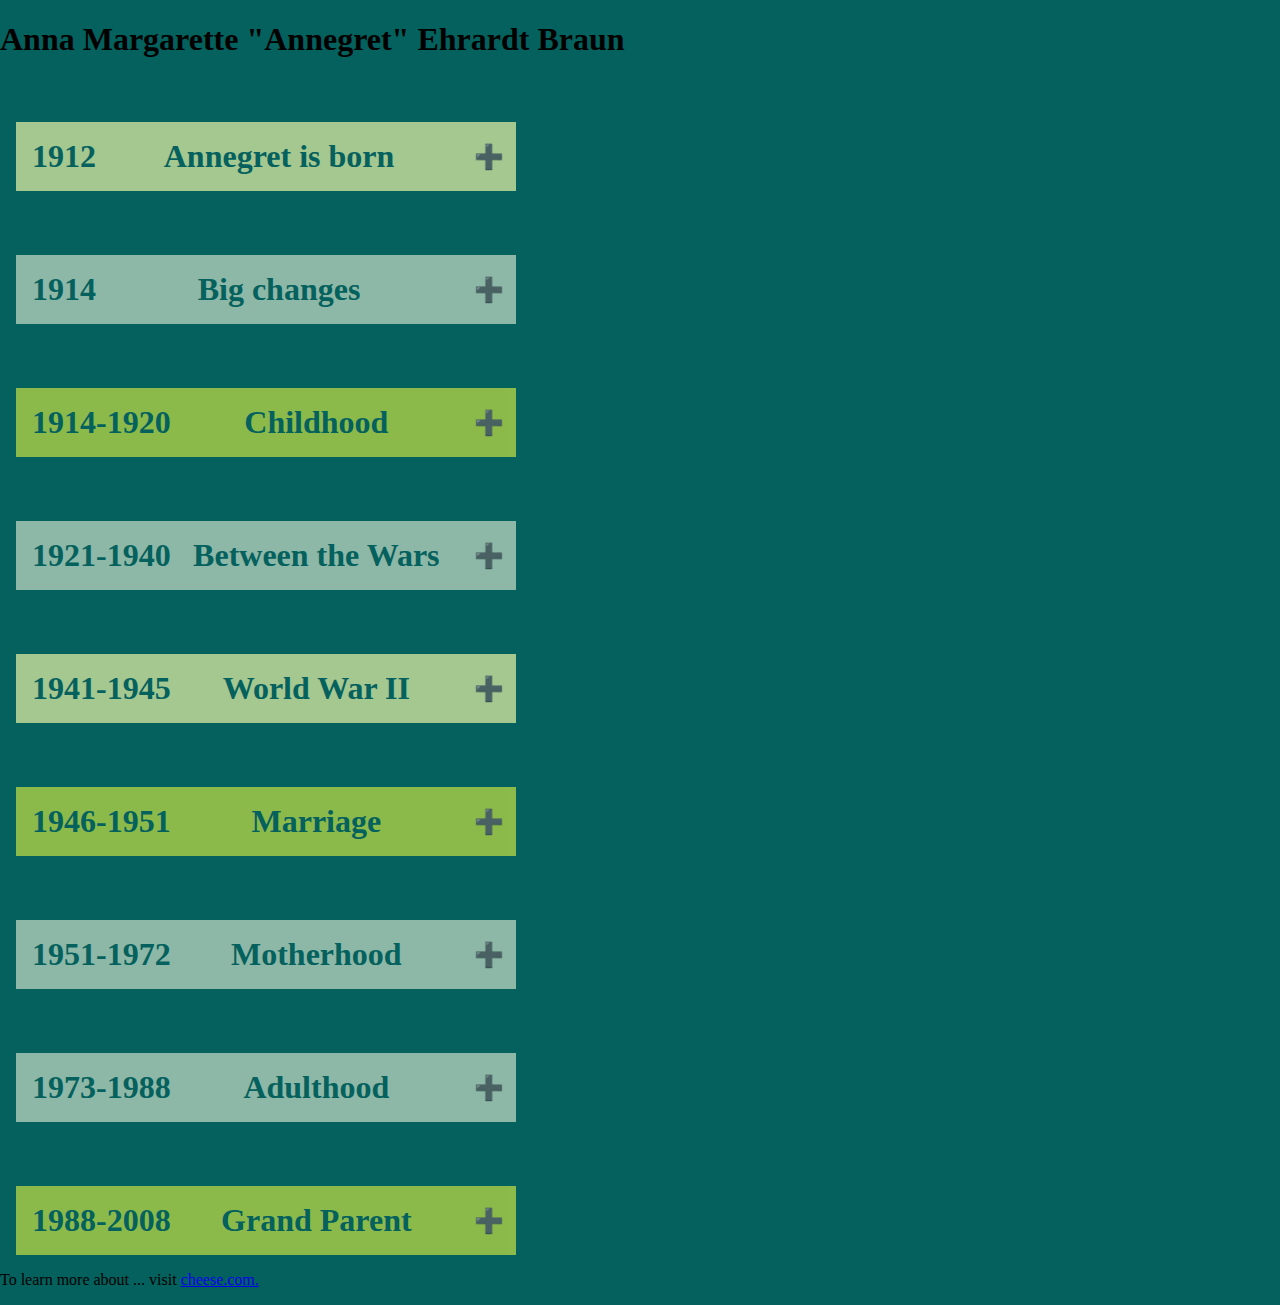
==== index.html @ 9207d8e9 "Initial commit" ====
<!DOCTYPE html>
<html lang="English">
<head>
<!-- 
	<title>Annegret Braun</title>
	<meta name="generator" content="BBEdit 14.1" />
	<meta name='description' content='Brief biography of Annegret Braun'>
	<meta name='keywords' content='Biography, German, World War'>
	<meta name='author' content='Biba Braun'>
	<meta name='viewport' content='width=device-width, initial-scale=1.0'>
	
 --><link rel='stylesheet' href='styles.css'>
</head>

<body>
<div id='main'>
	<div id='heading'>
  <h1 id='title'>Anna Margarette "Annegret" Ehrardt Braun</h1>
  </div>
 <!-- 
 <div id='image'>
    <img src="images/Annegret_and_Andreas.jpeg" width="100%"  alt="Annegret and Andreas c. 1952">
    <figcaption id='img-caption'>Annegret with her son Andreas in Germany c. 1952</figcaption>
  </div>
 -->
 <div id='background'></div>
 <div id='space'></div>

   <div id='tribute-info'>
  <div class='right'>
    
    <div id='1912' class='timeline a'>
  	  <button type='button' class='collapsible drop_c'> 
 	     <div class='year'>1912</div>
 	     <div class='short-desc'>Annegret is born</div>
 	   </button>
    
 	   <div class='content'>
 	     <p>In 1912 Anna Margrette Erhardt was born to Carl Ehrardt (1880-1940) and Viktoria Ehrhardt nee: Brandrup (1885-1966).</p>
 	     <p> When she was a few months old her father recieved a position working as a Theater Technician for a Grand Duke of Russia. The young family thought their prospects were good, but the outbreak of World War I was soon to change their plans.</p>
 	   </div>
    </div>
        </div>
  
   <div id='1914' class='timeline b'>
    <button type='button' class='collapsible drop_d'> 
      <div class='year'>1914</div>
      <div class='short-desc'>Big changes</div>
    </button>
  
    <div class='content'>
      <p>On July 28 1914 the Ehrhardt family was on vacaiton visiting Viktoria's family in Zullichau. When Archduke Franz Ferdinand was killed and World War I broke out the family only had two suitcases of vacation clothes with them, and they did not return to Russia to work or to collect their posessions.</p>
      <p>Annegret, her pregnant mother, and her father were now homeless and jobless. The family stayed on in Zullichau for a while, but Carl was soon drafted in the war, and Viktoria took Annegret and her new baby sister <em>Karina</em> to live with her maternal grandfather Arthur Brandrup (1851 - 1927).</p>
    </div>
  </div>
      
       <div id='1920' class='timeline c'>
    <button type='button' class='collapsible drop_b'> 
      <div class='year'>1914-1920</div>
      <div class='short-desc'>Childhood</div>
    </button>
  
    <div class='content'>
      <p>Annegret fondly remembered living at her great grandfather's home in Hartau (a small town on the boarder of Germany and Czech Republic) during the war. By all accounts the patriarch, Franz Cypers von Landrecy (1820-1921), was a strict man and little, serious Annegret had his heart.</p>
      <p>Where her mother and sister were fun-loving and free-spirited "butterflies" Annegret found comfort and kindness in her gruff great-grandfather who would tell her sad and romantic tales after dinner.</p>
      <p>They had a comfortable life, there were strict rules to follow, but if adhered to things were well. Despite their father being absent in the war the children and their mother enjoyed a relaxed lifestyle of leisure often playing and painting the local landscape.</p>
    </div>
  </div>
      
       <div id='1921' class='timeline b'>
    <button type='button' class='collapsible drop_a'> 
      <div class='year'>1921-1940</div>
      <div class='short-desc'>Between the Wars</div>
    </button>
  
    <div class='content'>
      <p>After the war Carl looked for work. In 1921 the family moved to ___ where he had finally found some. Their life changed drastically from one of luxury and nature to a modest apartment in the city.</p>
      <p>Carl Ehrhardt likly suffered from PTSD and depression, Annegret said that it was hard to connect with him after the war. The burden of taking care of the family fell square on his shoulders as Viktoria was a happy butterfly who adapted to whatever situation she found herself in. Annegret seemed to think that Carl felt alone in his role and wished for more of a partner in his wife, stating also that Viktoria was more of a playmate than a mother to her children.</p>
      <p>Carl struggled in various jobs and was not met with great success, though he and Annegret were able to create a stronger bond as she became older and was able to see the weight of responsibility he carried. He died of a heart-attack in 1940.</p>
      <p>In her 80s Annegret would reflect that she was glad he passed away quickly and didn't have to experience World War II. She added that one friend of his was killed in action after being drafted into the military at age 60.</p>
    </div>
  </div>
    
               <div id='1941' class='timeline a'>
    <button type='button' class='collapsible drop_c'> 
      <div class='year'>1941-1945</div>
      <div class='short-desc'>World War II</div>
    </button>
  
    <div class='content'>
      <p>Annegret studied at university under the Nazi regime, she would complain that shhe wanted to study art but it wasn't allowed as it wouldn't further the Reich. </p>
      <p>While visiting a bookstore near campus she saw a young man reading an art history book and was smitten. She approached him and discovered that he was buying the book for his sister, and asked if he needed help packaging the book to ship it. He accepted and the first connection was cemented between them. His name was Otto Braun</p>
      <p>Through the war the two of them would send eachother messages though the mail system was fractured. Information is scarse about Annegrets time during the war. Otto was conscripted and at some point was taken as a prisoner of war where he remained until US troops released him after the armistice.</p>
    </div>
  </div>

       <div id='1946' class='timeline b'>
    <button type='button' class='collapsible drop_b'> 
      <div class='year'>1946-1951</div>
      <div class='short-desc'>Marriage</div>
    </button>
  
    <div class='content'>
      <p>Somehow Annegret and Otto found eachother after the war. Annegret was in what would soon become East Germany when they came back together. The story goes that Annegret forged documents for Otto saying he was a hairdresser to make their crossing the boarder into US controlled territory easier as his official paperwork listed him as an engineer and they were concerned the Soviets would not let them cross.</p>
      <p>They had no home, no income, living in a broken country. Annegrets mother was living with a relative in Bad Heilbrun, in Bavaria, and the two went to ask her for her blessing for them to marry. The story goes: Viktoria said that if they stocked the cellar with wood and procured a new stovepipe for the house they could marry and live there.</p>
      <p>There are pictures still of the newly-weds at the edge of a forrest resting while bringing in firewood for the winter.</p>
      <p>Annegret carried two children to full term, the first was a stillborn girl shortly after the two married. Doctors told Annegret not to try again as she was already over 30 and in his oppinion her malnourished body would not be able to carry a child. Despite the warnings Annegret gave birth to Stephan Andreas Braun on February 11 1951. She was 39 years old.</p>
    </div>
  </div>

    
    
           <div id='1951' class='timeline d'>
    <button type='button' class='collapsible drop_d'> 
      <div class='year'>1951-1972</div>
      <div class='short-desc'>Motherhood</div>
    </button>
  
    <div class='content'>
      <p>Andreas, as Annegret's son was known, was born in Bad Toelz, the 'big city' compared to Bad Heilbrun where his parents lived. Like his mother he was raised in the country for his early years, though the family lived in a small cottage.</p> 
      <p>In 1957 the family bought a home on the outskirts of Munich where Annegret and Otto would live until their final years. By the time Annegret and Otto moved out of that home the city of Munich had grown up around them.</p>
      <p>Andreas was often sick and Annegret spent much time taking care of him and watching over him at the hospital. Otto was often away on business, in that way too the childhoods of Annegret and Andreas were similar.</p>
      <p>Andreas did not follow his familial footsteps into a career in engineering. After leaving school he traveled a lot ending up in India where he found a teacher who he would follow for the rest of his life. While we don't know what Annegret and Otto thought about his strange behavior and dress, we do know that they continued to see eachother, Annegret and Otto traveling far and wide to spend time with their son.</p>
    </div>
  </div>
    
    
    
       <div id='1973' class='timeline b'>
    <button type='button' class='collapsible drop_a'> 
      <div class='year'>1973-1988</div>
      <div class='short-desc'>Adulthood</div>
    </button>
  
    <div class='content'>
      <p>By 1973 Annegret and Otto had finished raising their son and now spent time focusing on themselves and eachother. They had many friends who were artists and musicians and took up traveling and art themselves.</p>
      <p>Andreas had seemed to settle in a small town in Florida and Annegret and Otto built a house nearby so they could visit in comfort.</p>
    </div>
  </div>    
    
    
           <div id='1988' class='timeline b'>
    <button type='button' class='collapsible drop_b'> 
      <div class='year'>1988-2008</div>
      <div class='short-desc'>Grand Parent</div>
    </button>
  
    <div class='content'>
      <p>In 1988, when in Florida on a visit to their son, their first grandchild was born. While the couple continued to live in Germany and live their happy retired life, they often visited Florida and spent time with their Grandchildren.</p>
      <p>Annegret was a kind grandmother, who often told stories of her own childhood. She shared her favorite recipes and played with the children.</p>
      <p>Annegret died at the age of 96 in an assisted living facility. She had a life, and now she is dead. She will soon be forgotten like the scores of humans who came before.</p> 
    </div>
  </div>
    
    </div>
    
    
    
    <div id='learn-more'>
      <p>To learn more about ... visit <a id='tribute-link' target='_blank' href="www.cheese.com">cheese.com.</p>
  
  
  
</div>
    
    
    <script src='main.js'></script>
</body>
</html>
---- styles.css ----
:root{
  --neutral: #e9ede0;
  --main-dark: #04615d;
  --main-med: #81bd8c;
  --main-lt: #bbd4bf;
  --sec-med: #b9d846;
  --sec-lt: #dbe9a2;
  --contrast-bright: #df8e75;
  --contrast-dark: #bfb79d;
}

@font-face {
  font-family: headings;
  src: url()
}

body{
  margin: 0em;
  background-color: var(--main-dark);
  font-family: 
}

.timeline {
  margin: 1em;
  position: relative;
  float: center;
  max-width: 500px;
}



.collapsible {
  color: var(--main-dark);
  cursor: pointer;
  padding: .5em 0 .5em .5em;
  width: 100%;
  border: none;
  font-size: 2em;
  display: flex;
  flex-wrap: wrap;
  font-family: dejavu;
  font-weight: 700; 
  justify-content: space-between;
  align-items: center;
  margin: 2em 0 0 0;
  opacity: 75%;
}

.collapsible:after {
  content: '\02795';
  color: var(--main-dark);
  float: right;
  font-size: .75em;
  margin: 0 .5em;
}

.active:after {
  content: '\2796';
  color: var(--main-dark);
  font-size: .75em;
  margin: 0 .5em;
}

 .collapsible:hover {
  opacity: 80%;
}

.content {
  padding: 0 10px;
  max-width: 480px;
  max-height: 0;
  overflow: hidden;
  transition: max-height 0.2s ease-out;
  background-color: var(--main-lt);
  margin: 0;
  width: 100%;
}

.drop_a {
  background-color: var(--main-lt);
}

.drop_b {
  background-color: var(--sec-med);
}

.drop_c {
  background-color: var(--sec-lt);
}

.drop_d {
  background-color: var(--main-lt);
}







@media screen and ( max-width: 510px ){
  .timeline {
    margin: 0;
  }
}
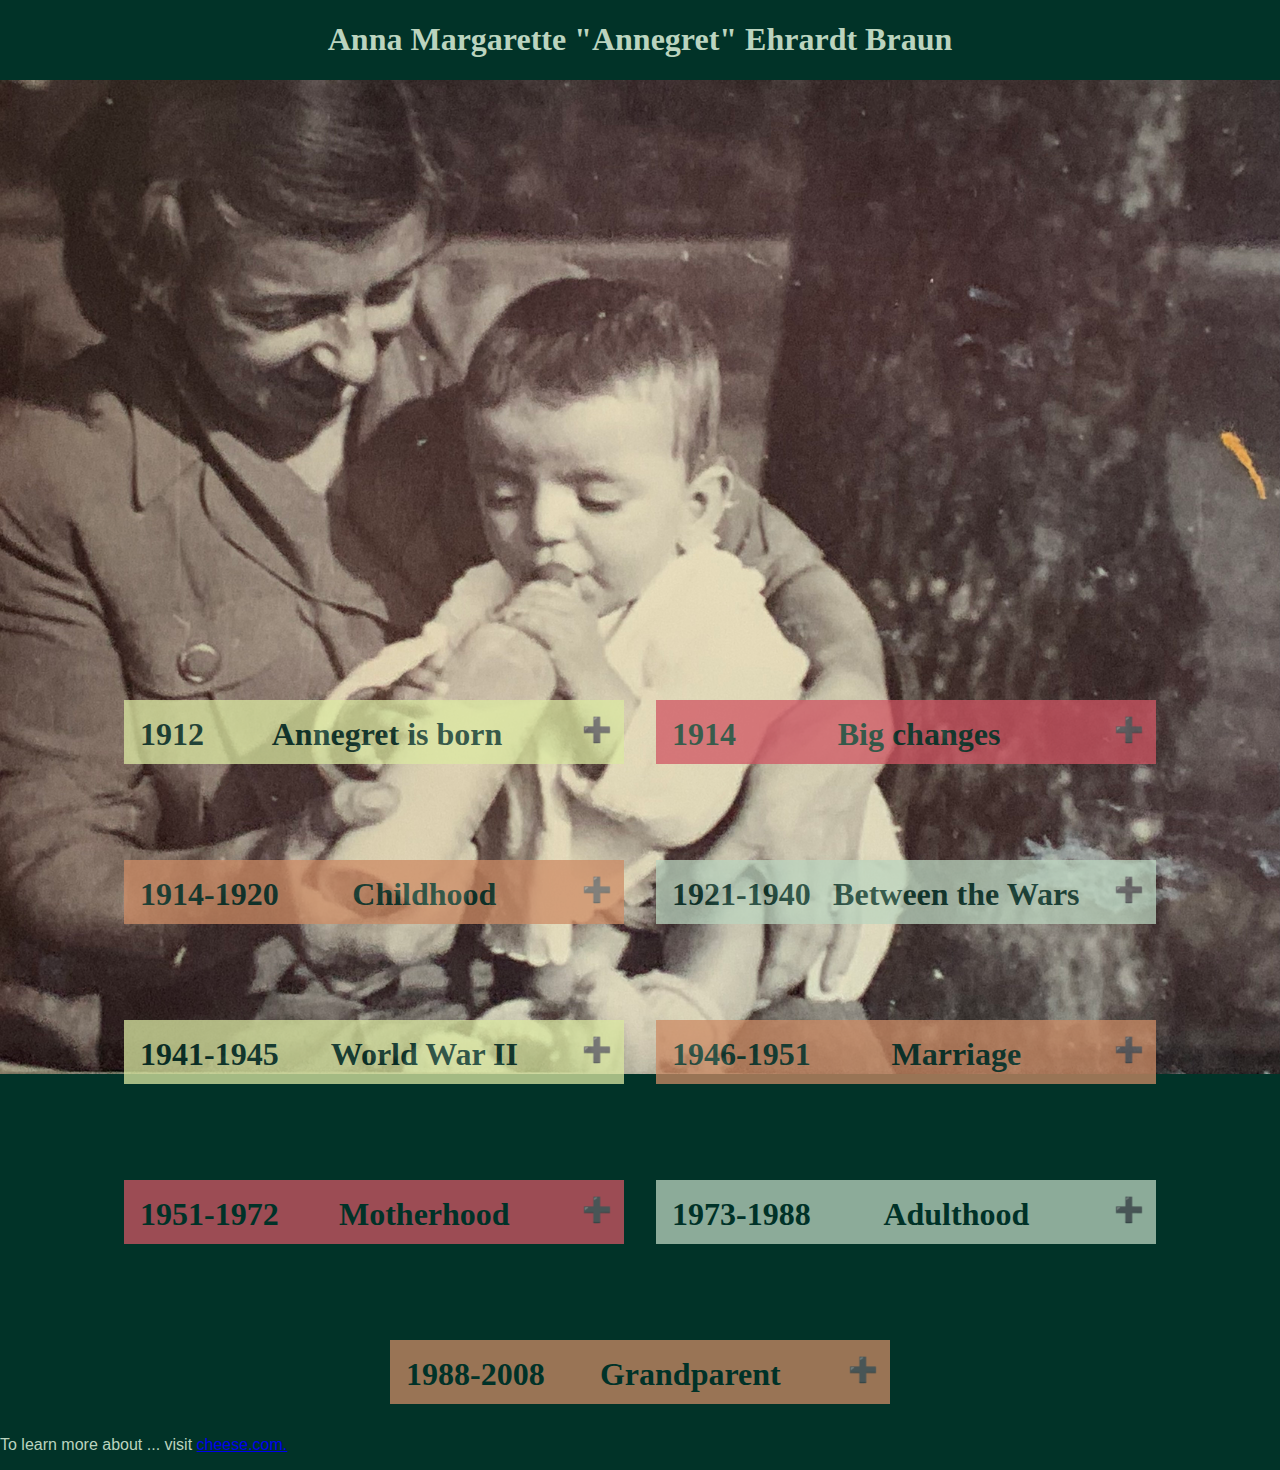
==== commit a33544f2: "Head fixes" ====
--- a/index.html
+++ b/index.html
@@ -1,15 +1,15 @@
 <!DOCTYPE html>
 <html lang="English">
 <head>
-<!-- 
-	<title>Annegret Braun</title>
+
+	<title>Tribute page to Annegret Braun</title>
 	<meta name="generator" content="BBEdit 14.1" />
 	<meta name='description' content='Brief biography of Annegret Braun'>
 	<meta name='keywords' content='Biography, German, World War'>
 	<meta name='author' content='Biba Braun'>
 	<meta name='viewport' content='width=device-width, initial-scale=1.0'>
 	
- --><link rel='stylesheet' href='styles.css'>
+ <link rel='stylesheet' href='styles.css'>
 </head>
 
 <body>
@@ -25,6 +25,7 @@
  -->
  <div id='background'></div>
  <div id='space'></div>
+
 
    <div id='tribute-info'>
   <div class='right'>
@@ -142,7 +143,7 @@
            <div id='1988' class='timeline b'>
     <button type='button' class='collapsible drop_b'> 
       <div class='year'>1988-2008</div>
-      <div class='short-desc'>Grand Parent</div>
+      <div class='short-desc'>Grandparent</div>
     </button>
   
     <div class='content'>
--- a/styles.css
+++ b/styles.css
@@ -1,33 +1,123 @@
 :root{
-  --neutral: #e9ede0;
-  --main-dark: #04615d;
-  --main-med: #81bd8c;
+  --neutral: #dcd5b8;
+  --main-dark: #013328;
+  --main-med: #748b6d;
   --main-lt: #bbd4bf;
-  --sec-med: #b9d846;
+  --sec-med: #cc8b65;
   --sec-lt: #dbe9a2;
-  --contrast-bright: #df8e75;
-  --contrast-dark: #bfb79d;
-}
+  --contrast-bright: #d05663;
+  --contrast-dark: #635048;
+}
+ 
+
+
+body {
+	background: url(images/Annegret_and_Andreas.jpeg) no-repeat left top fixed ;
+	-webkit-background-size: cover;
+	-moz-background-size: cover;
+	-o-background-size: cover;
+	background-size: cover;
+	margin: 0em;
+  background-color: var(--main-dark);
+  color: var(--main-lt);
+  font-family: Helvetica, sans-serif;
+}
+
+
+
+
 
 @font-face {
-  font-family: headings;
-  src: url()
-}
-
-body{
-  margin: 0em;
-  background-color: var(--main-dark);
-  font-family: 
-}
+  font-family: heading;
+  src: url('fonts/aladin-regular.ttf');
+  font-family: timeline;
+  src: url('fonts/Montserrat-VariableFont_wght.ttf')
+}
+
+
+
+
+
+
+
+#heading {
+	display: flex;
+	justify-content: center;
+	text-align: center;
+	padding: 0 1.5em ;
+	position: -webkit-sticky;
+	position: sticky;
+	top: 0;
+	background-color: var(--main-dark);
+	z-index: 0;
+}
+
+/* 
+img {
+	padding: 1em;
+}
+ */
+
+
+h1 {
+font-family: heading, Times, serif;
+color: var(--main-lt);
+font-weight: 550;
+
+}
+
+figcaption {
+	margin: 0 .5em 0 .5em;
+	float: right;
+}
+
+#space {
+	margin:60vh;
+}
+
+
+#tribute-info {
+	display: flex;
+ 	flex-wrap: wrap; /* Each timeline item is within this box. Without wrapping they scroll out to the right */
+ 	width: 100vw; /* Gives the whole section container the full width of the viewport */
+ 	justify-content: center;  /* Moves boxes within this div to the right */
+}
+ 
+.right {
+	justify-content: flex-end; 
+/* 
+width: 100vw;
+position: relative;
+left: 50%;
+right: 50%;
+margin-left: -50vw;
+margin-right: -50wv;
+ */
+}
+ 
+
 
 .timeline {
   margin: 1em;
-  position: relative;
-  float: center;
-  max-width: 500px;
-}
-
-
+  display: flex;
+  max-width: 500px; 
+  font-family: timeline;
+  flex-wrap: wrap; /*this line keeps the drop-down text beneath the heading*/
+}
+
+/* 
+.a {
+	justify-content: right;
+}
+
+.b {
+	justify-content: center;
+}
+
+.c {
+	justify-content: left;
+}
+ */
 
 .collapsible {
   color: var(--main-dark);
@@ -37,13 +127,14 @@
   border: none;
   font-size: 2em;
   display: flex;
-  flex-wrap: wrap;
+  flex-wrap: nowrap;
   font-family: dejavu;
   font-weight: 700; 
   justify-content: space-between;
-  align-items: center;
+  align-items: flex-start;
   margin: 2em 0 0 0;
   opacity: 75%;
+  max-height: 2em;
 }
 
 .collapsible:after {
@@ -61,19 +152,21 @@
   margin: 0 .5em;
 }
 
- .collapsible:hover {
+.collapsible:hover {
   opacity: 80%;
 }
 
 .content {
   padding: 0 10px;
-  max-width: 480px;
+/*   max-width: 480px; */
   max-height: 0;
   overflow: hidden;
   transition: max-height 0.2s ease-out;
-  background-color: var(--main-lt);
-  margin: 0;
+  background-color: var(--neutral);
+  margin: -1px 0;
   width: 100%;
+  color: var(--contrast-dark);
+  opacity: 80%;
 }
 
 .drop_a {
@@ -89,7 +182,7 @@
 }
 
 .drop_d {
-  background-color: var(--main-lt);
+  background-color: var(--contrast-bright);
 }
 
 
@@ -99,7 +192,16 @@
 
 
 @media screen and ( max-width: 510px ){
-  .timeline {
+h1 {
+	font-size: 1.5em;
+}
+ .timeline {
     margin: 0;
   }
+body {
+	background: url(images/Annegret_and_Andreas.jpeg) no-repeat left top fixed 500px auto;
+	-webkit-background-size: cover;
+	-moz-background-size: cover;
+	-o-background-size: cover;
+	background-size: cover;
 }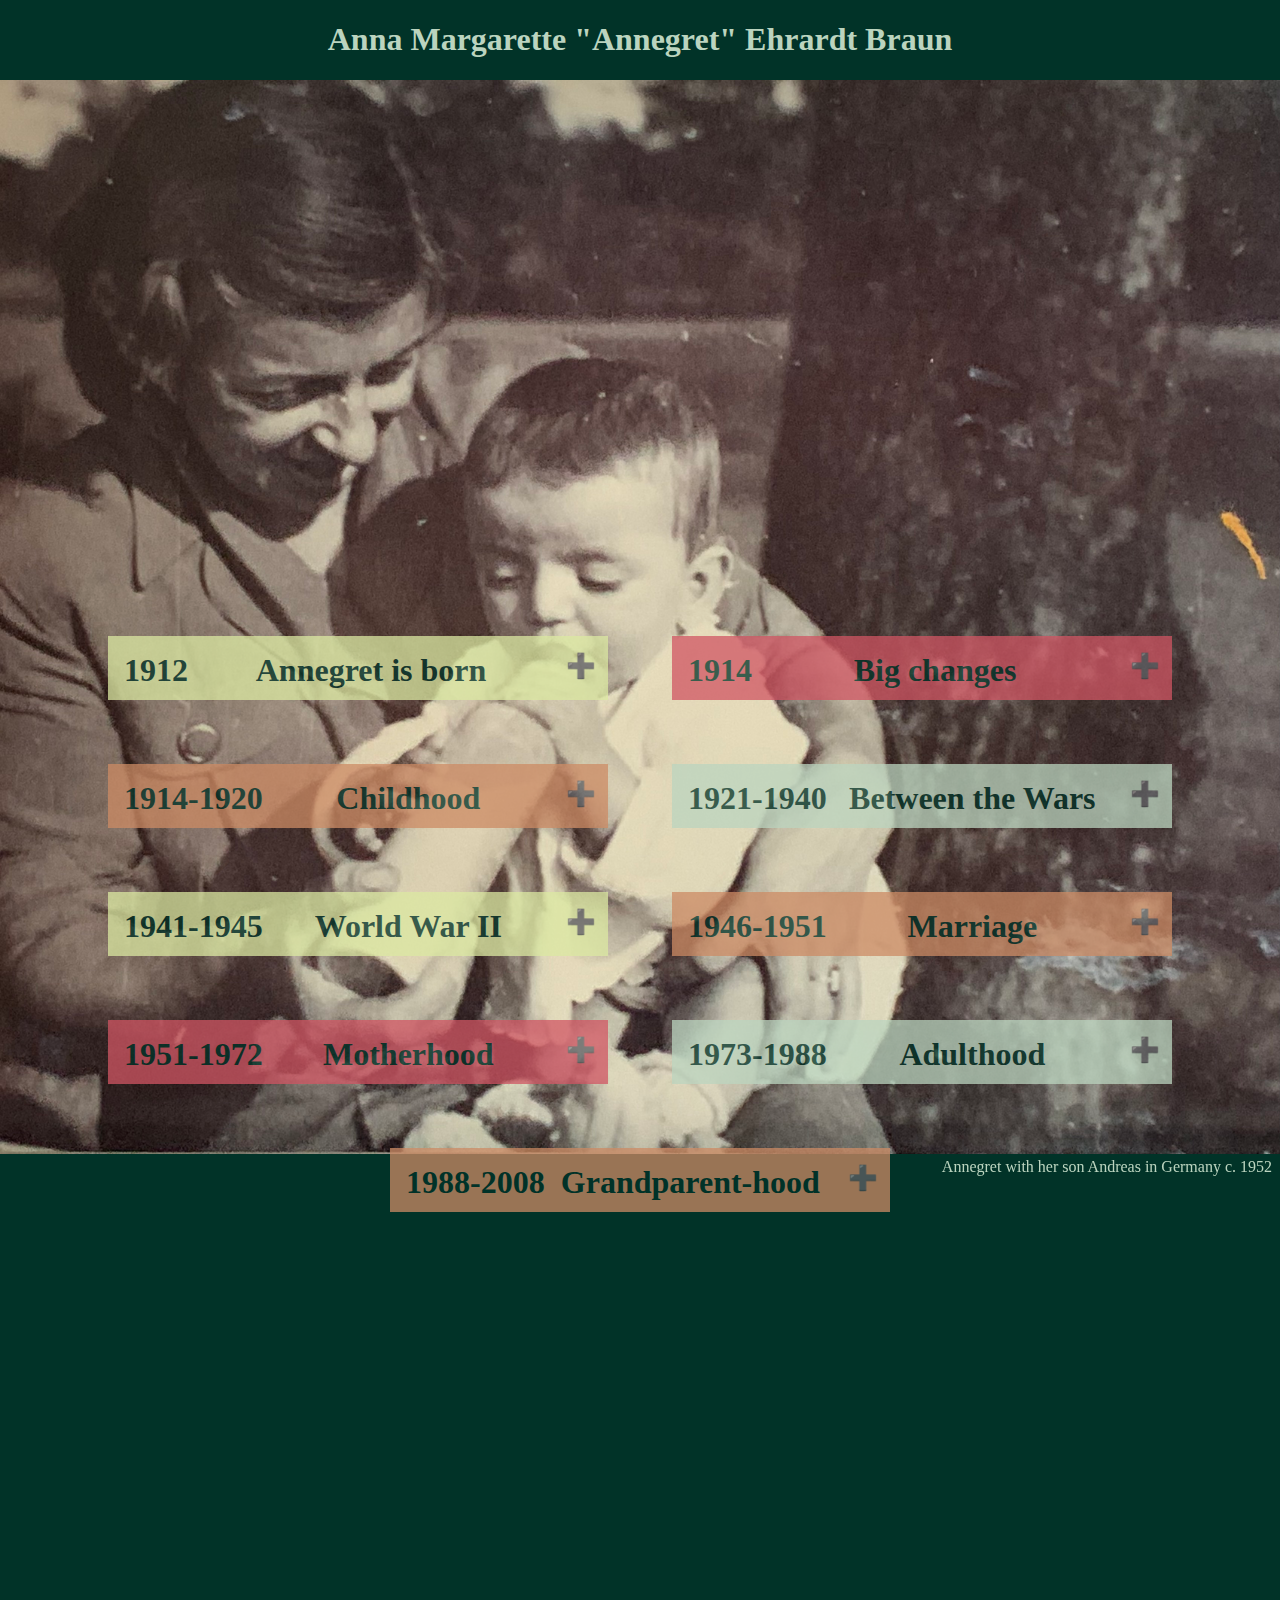
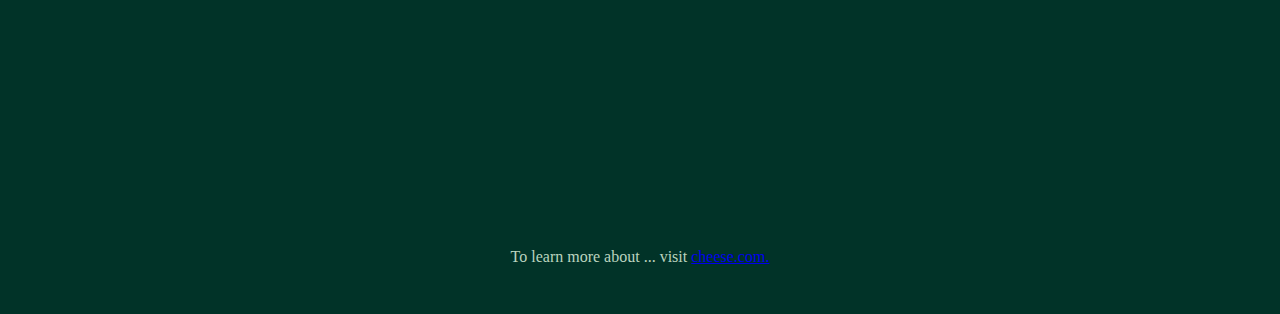
==== commit c808b97c: "Finishing FCC" ====
--- a/index.html
+++ b/index.html
@@ -17,18 +17,15 @@
 	<div id='heading'>
   <h1 id='title'>Anna Margarette "Annegret" Ehrardt Braun</h1>
   </div>
- <!-- 
- <div id='image'>
-    <img src="images/Annegret_and_Andreas.jpeg" width="100%"  alt="Annegret and Andreas c. 1952">
+
+ <div id='img-div'>
+ 	<img src="images/Annegret_and_Andreas.jpeg" width="100%"  alt="Annegret and Andreas c. 1952">
     <figcaption id='img-caption'>Annegret with her son Andreas in Germany c. 1952</figcaption>
   </div>
- -->
- <div id='background'></div>
- <div id='space'></div>
-
+  
+ <div class='space'></div>
 
    <div id='tribute-info'>
-  <div class='right'>
     
     <div id='1912' class='timeline a'>
   	  <button type='button' class='collapsible drop_c'> 
@@ -40,7 +37,7 @@
  	     <p>In 1912 Anna Margrette Erhardt was born to Carl Ehrardt (1880-1940) and Viktoria Ehrhardt nee: Brandrup (1885-1966).</p>
  	     <p> When she was a few months old her father recieved a position working as a Theater Technician for a Grand Duke of Russia. The young family thought their prospects were good, but the outbreak of World War I was soon to change their plans.</p>
  	   </div>
-    </div>
+
         </div>
   
    <div id='1914' class='timeline b'>
@@ -118,10 +115,10 @@
     </button>
   
     <div class='content'>
-      <p>Andreas, as Annegret's son was known, was born in Bad Toelz, the 'big city' compared to Bad Heilbrun where his parents lived. Like his mother he was raised in the country for his early years, though the family lived in a small cottage.</p> 
+      <p>Annegret had one son, Andreas. He was born in Bad Toelz, the 'big city' compared to Bad Heilbrun where his parents lived. Like his mother he was raised in the country for his early years and spent a lot of time playing with Viktoria his grandmother near by.</p> 
       <p>In 1957 the family bought a home on the outskirts of Munich where Annegret and Otto would live until their final years. By the time Annegret and Otto moved out of that home the city of Munich had grown up around them.</p>
       <p>Andreas was often sick and Annegret spent much time taking care of him and watching over him at the hospital. Otto was often away on business, in that way too the childhoods of Annegret and Andreas were similar.</p>
-      <p>Andreas did not follow his familial footsteps into a career in engineering. After leaving school he traveled a lot ending up in India where he found a teacher who he would follow for the rest of his life. While we don't know what Annegret and Otto thought about his strange behavior and dress, we do know that they continued to see eachother, Annegret and Otto traveling far and wide to spend time with their son.</p>
+      <p>Andreas did not follow his familial footsteps into a career in engineering. After leaving school he traveled throughout Europe, North Africa, the Middle East and East Asia ending up in India where he found a teacher who he would follow for the rest of his life. While we don't know what Annegret and Otto thought about his strange behavior and dress, we do know that they continued to see eachother, Annegret and Otto traveled far and wide to spend time with their son.</p>
     </div>
   </div>
     
@@ -135,7 +132,7 @@
   
     <div class='content'>
       <p>By 1973 Annegret and Otto had finished raising their son and now spent time focusing on themselves and eachother. They had many friends who were artists and musicians and took up traveling and art themselves.</p>
-      <p>Andreas had seemed to settle in a small town in Florida and Annegret and Otto built a house nearby so they could visit in comfort.</p>
+      <p>Andreas had moved back from India and would soon settle in a small town in Florida. Annegret and Otto built a house in the town and visited regularly.</p>
     </div>
   </div>    
     
@@ -143,19 +140,22 @@
            <div id='1988' class='timeline b'>
     <button type='button' class='collapsible drop_b'> 
       <div class='year'>1988-2008</div>
-      <div class='short-desc'>Grandparent</div>
+      <div class='short-desc'>Grandparent-hood</div>
     </button>
   
     <div class='content'>
       <p>In 1988, when in Florida on a visit to their son, their first grandchild was born. While the couple continued to live in Germany and live their happy retired life, they often visited Florida and spent time with their Grandchildren.</p>
-      <p>Annegret was a kind grandmother, who often told stories of her own childhood. She shared her favorite recipes and played with the children.</p>
-      <p>Annegret died at the age of 96 in an assisted living facility. She had a life, and now she is dead. She will soon be forgotten like the scores of humans who came before.</p> 
+      <p>Annegret was a kind grandmother, who often told stories of her own childhood. She shared her favorite recipes and played with the children. She loved to watch the birds in her back yard and would whisper quietly about them and point them out, especially the cardinals.</p>
+	  <p></p>
+     <!-- 
+ <p>Annegret died at the age of 96 in an assisted living facility. She had a life, and now she is dead. She will soon be forgotten like the scores of humans who came before.</p> 
     </div>
+ -->
   </div>
     
     </div>
     
-    
+    <div class='space2'></div>
     
     <div id='learn-more'>
       <p>To learn more about ... visit <a id='tribute-link' target='_blank' href="www.cheese.com">cheese.com.</p>
--- a/styles.css
+++ b/styles.css
@@ -12,31 +12,32 @@
 
 
 body {
+	margin: 0;
+ 	background-color: var(--main-dark);
+ 	color: var(--main-lt);
+/*  	font-family: Helvetica, sans-serif; */
+}
+
+
+#img-div {
+/* 
 	background: url(images/Annegret_and_Andreas.jpeg) no-repeat left top fixed ;
 	-webkit-background-size: cover;
 	-moz-background-size: cover;
 	-o-background-size: cover;
 	background-size: cover;
-	margin: 0em;
-  background-color: var(--main-dark);
-  color: var(--main-lt);
-  font-family: Helvetica, sans-serif;
-}
-
-
-
-
-
-@font-face {
-  font-family: heading;
-  src: url('fonts/aladin-regular.ttf');
-  font-family: timeline;
-  src: url('fonts/Montserrat-VariableFont_wght.ttf')
-}
-
-
-
-
+	margin: -1em;
+ */
+ 	max-height: 1200px;
+	position: fixed;
+	z-index: -1;
+	
+}
+
+#img-caption {
+	background-color: var(--main-dark);
+	width: 100 vw;
+}
 
 
 
@@ -49,14 +50,9 @@
 	position: sticky;
 	top: 0;
 	background-color: var(--main-dark);
-	z-index: 0;
-}
-
-/* 
-img {
-	padding: 1em;
-}
- */
+	z-index: 1;
+}
+
 
 
 h1 {
@@ -71,29 +67,26 @@
 	float: right;
 }
 
-#space {
+.space {
 	margin:60vh;
+}
+
+.space2{
+	margin: 30vh;
+	width: 100vw;
 }
 
 
 #tribute-info {
 	display: flex;
  	flex-wrap: wrap; /* Each timeline item is within this box. Without wrapping they scroll out to the right */
+ 	/* flex-direction: column; */
  	width: 100vw; /* Gives the whole section container the full width of the viewport */
  	justify-content: center;  /* Moves boxes within this div to the right */
+	gap: 2em;
 }
  
-.right {
-	justify-content: flex-end; 
-/* 
-width: 100vw;
-position: relative;
-left: 50%;
-right: 50%;
-margin-left: -50vw;
-margin-right: -50wv;
- */
-}
+
  
 
 
@@ -105,19 +98,6 @@
   flex-wrap: wrap; /*this line keeps the drop-down text beneath the heading*/
 }
 
-/* 
-.a {
-	justify-content: right;
-}
-
-.b {
-	justify-content: center;
-}
-
-.c {
-	justify-content: left;
-}
- */
 
 .collapsible {
   color: var(--main-dark);
@@ -131,8 +111,6 @@
   font-family: dejavu;
   font-weight: 700; 
   justify-content: space-between;
-  align-items: flex-start;
-  margin: 2em 0 0 0;
   opacity: 75%;
   max-height: 2em;
 }
@@ -185,23 +163,39 @@
   background-color: var(--contrast-bright);
 }
 
-
+#learn-more {
+	background-color: var(--main-dark);
+	width: 100vw;
+	text-align: center;
+}
 
 
 
 
 
 @media screen and ( max-width: 510px ){
-h1 {
+  h1 {
 	font-size: 1.5em;
-}
+  }
  .timeline {
     margin: 0;
   }
-body {
+  
+/* 
+  #img-div {
 	background: url(images/Annegret_and_Andreas.jpeg) no-repeat left top fixed 500px auto;
 	-webkit-background-size: cover;
 	-moz-background-size: cover;
 	-o-background-size: cover;
 	background-size: cover;
-}+  }
+ */
+
+@media screen and ( min-width: 2000px ) {
+	#tribute-info {
+		justify-content: flex-end;
+	}
+}
+
+
+
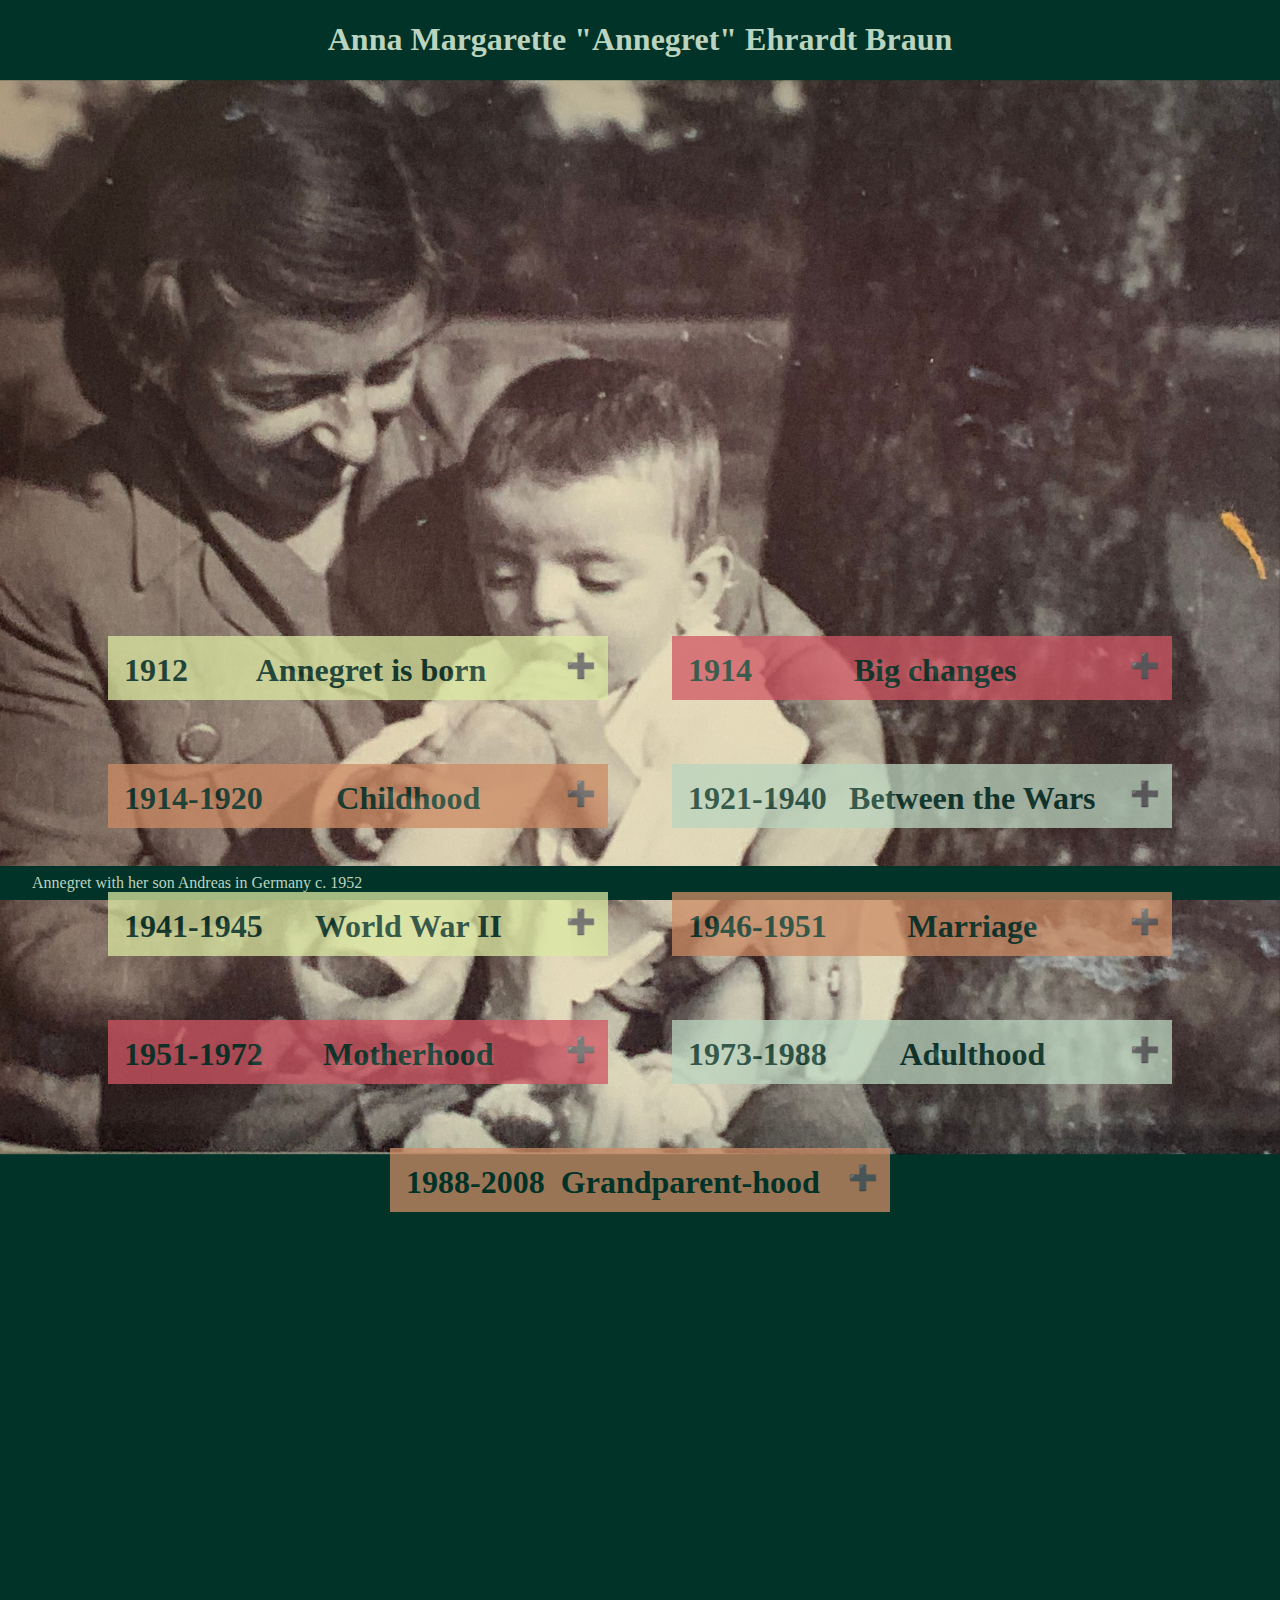
==== commit 27cbbef6: "Fixed Footer" ====
--- a/index.html
+++ b/index.html
@@ -22,6 +22,7 @@
  	<img src="images/Annegret_and_Andreas.jpeg" width="100%"  alt="Annegret and Andreas c. 1952">
     <figcaption id='img-caption'>Annegret with her son Andreas in Germany c. 1952</figcaption>
   </div>
+
   
  <div class='space'></div>
 
@@ -158,8 +159,7 @@
     <div class='space2'></div>
     
     <div id='learn-more'>
-      <p>To learn more about ... visit <a id='tribute-link' target='_blank' href="www.cheese.com">cheese.com.</p>
-  
+
   
   
 </div>
--- a/styles.css
+++ b/styles.css
@@ -20,14 +20,6 @@
 
 
 #img-div {
-/* 
-	background: url(images/Annegret_and_Andreas.jpeg) no-repeat left top fixed ;
-	-webkit-background-size: cover;
-	-moz-background-size: cover;
-	-o-background-size: cover;
-	background-size: cover;
-	margin: -1em;
- */
  	max-height: 1200px;
 	position: fixed;
 	z-index: -1;
@@ -170,8 +162,14 @@
 }
 
 
-
-
+figcaption {
+  position: fixed;
+  bottom: 0;
+  width: 100%;
+  padding: .5em 2em;
+  margin: 0;
+  z-index: 2;
+}
 
 @media screen and ( max-width: 510px ){
   h1 {
@@ -180,7 +178,7 @@
  .timeline {
     margin: 0;
   }
-  
+
 /* 
   #img-div {
 	background: url(images/Annegret_and_Andreas.jpeg) no-repeat left top fixed 500px auto;
